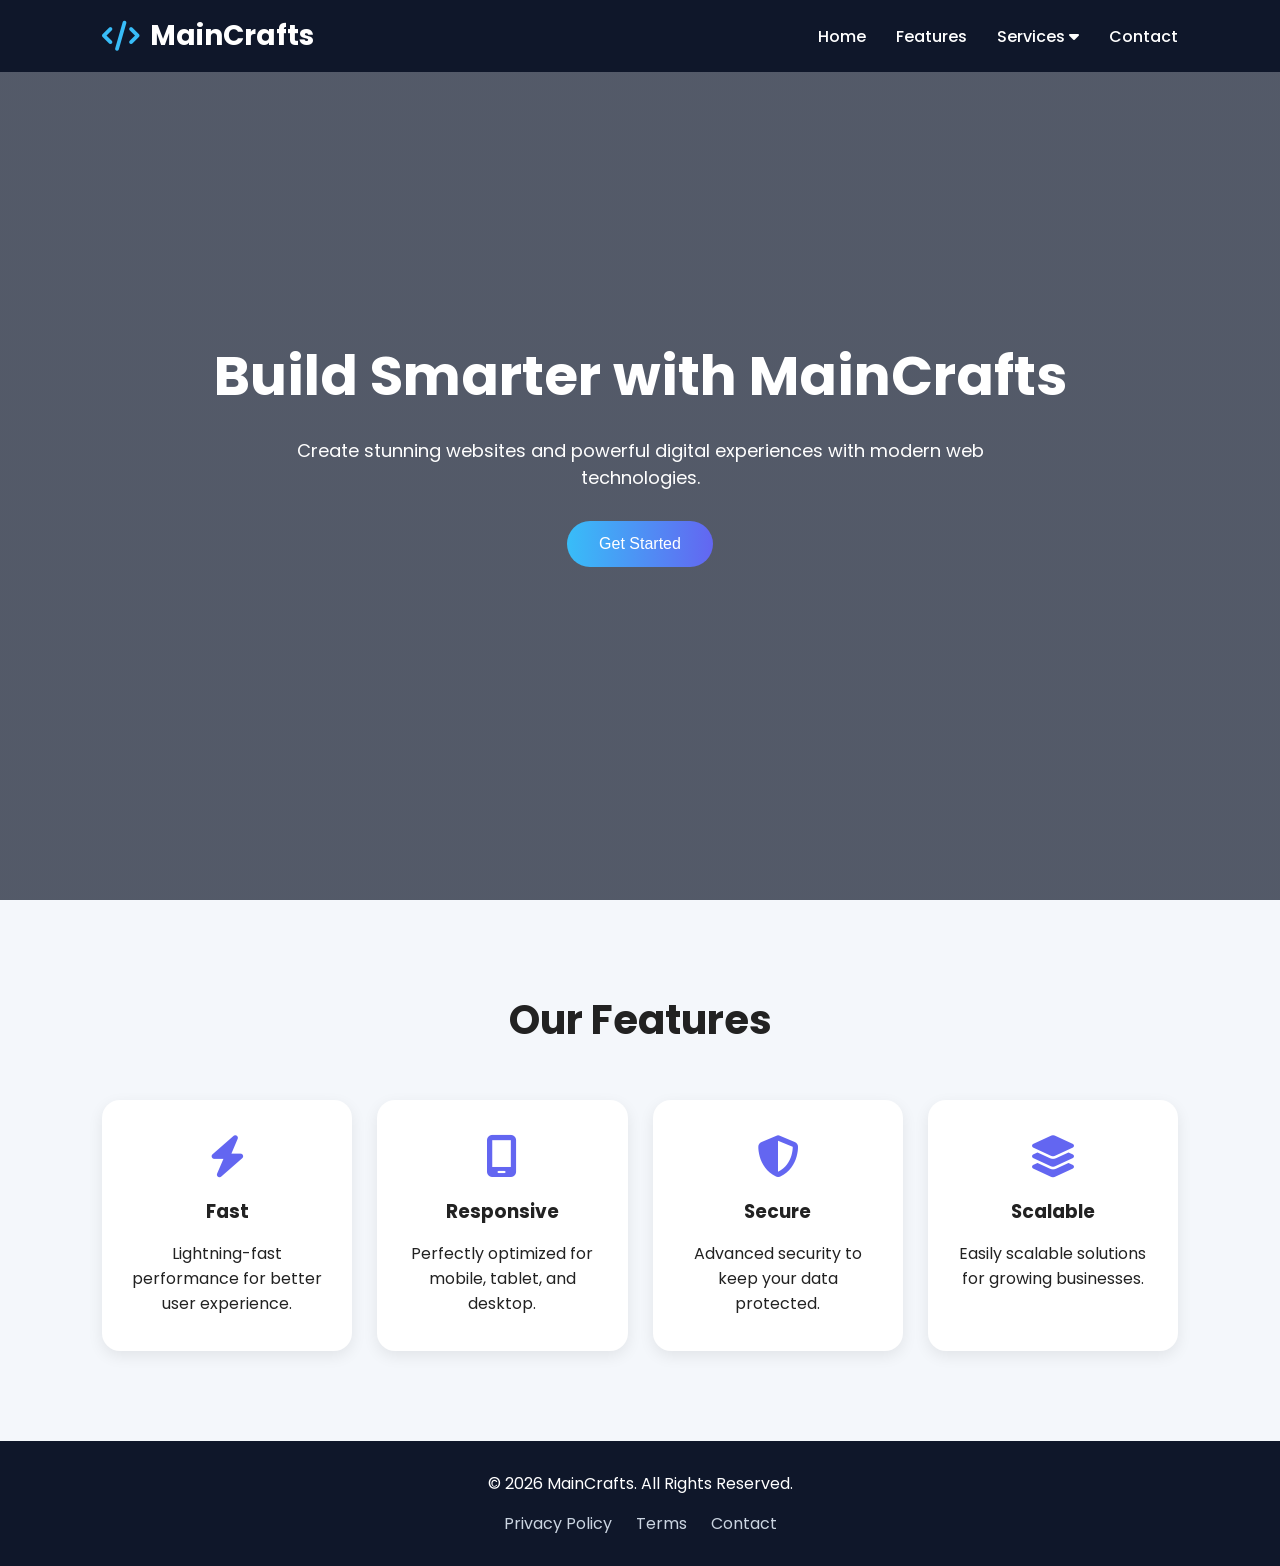
==== index.html @ af2274a4 "Add files via upload" ====
<!DOCTYPE html>
<html lang="en">
<head>
  <meta charset="UTF-8" />
  <meta name="viewport" content="width=device-width, initial-scale=1.0"/>
  <title>MainCrafts Landing Page</title>

  <!-- Google Fonts -->
  <link rel="preconnect" href="https://fonts.googleapis.com">
  <link href="https://fonts.googleapis.com/css2?family=Poppins:wght@300;400;500;600;700&display=swap" rel="stylesheet">

  <!-- Font Awesome -->
  <link rel="stylesheet"
  href="https://cdnjs.cloudflare.com/ajax/libs/font-awesome/6.5.1/css/all.min.css"/>

  <!-- CSS -->
  <link rel="stylesheet" href="style.css">
</head>
<body>

  <!-- HEADER -->
  <header class="header">
    <nav class="navbar">

      <!-- LOGO -->
      <div class="logo">
        <i class="fa-solid fa-code"></i>
        MainCrafts
      </div>

      <!-- NAVIGATION -->
      <ul class="nav-links">
        <li><a href="#">Home</a></li>
        <li><a href="#">Features</a></li>

        <!-- DROPDOWN -->
        <li class="dropdown">
          <a href="#">
            Services
            <i class="fa-solid fa-caret-down"></i>
          </a>

          <ul class="dropdown-menu">
            <li><a href="#">Web Design</a></li>
            <li><a href="#">Development</a></li>
            <li><a href="#">SEO</a></li>
          </ul>
        </li>

        <li><a href="#">Contact</a></li>
      </ul>

      <!-- MOBILE MENU BUTTON -->
      <div class="menu-btn" id="menu-btn">
        <i class="fa-solid fa-bars"></i>
      </div>

    </nav>
  </header>

  <!-- HERO SECTION -->
  <section class="hero">

    <div class="hero-content">
      <h1>Build Smarter with MainCrafts</h1>

      <p>
        Create stunning websites and powerful digital experiences
        with modern web technologies.
      </p>

      <button class="btn">Get Started</button>
    </div>

  </section>

  <!-- FEATURES SECTION -->
  <section class="features">

    <h2>Our Features</h2>

    <div class="feature-container">

      <!-- CARD 1 -->
      <div class="card">
        <i class="fa-solid fa-bolt"></i>
        <h3>Fast</h3>
        <p>
          Lightning-fast performance for better user experience.
        </p>
      </div>

      <!-- CARD 2 -->
      <div class="card">
        <i class="fa-solid fa-mobile-screen"></i>
        <h3>Responsive</h3>
        <p>
          Perfectly optimized for mobile, tablet, and desktop.
        </p>
      </div>

      <!-- CARD 3 -->
      <div class="card">
        <i class="fa-solid fa-shield-halved"></i>
        <h3>Secure</h3>
        <p>
          Advanced security to keep your data protected.
        </p>
      </div>

      <!-- CARD 4 -->
      <div class="card">
        <i class="fa-solid fa-layer-group"></i>
        <h3>Scalable</h3>
        <p>
          Easily scalable solutions for growing businesses.
        </p>
      </div>

    </div>

  </section>

  <!-- FOOTER -->
  <footer class="footer">

    <p>© 2026 MainCrafts. All Rights Reserved.</p>

    <div class="footer-links">
      <a href="#">Privacy Policy</a>
      <a href="#">Terms</a>
      <a href="#">Contact</a>
    </div>

  </footer>

  <!-- JAVASCRIPT -->
  <script src="script.js"></script>

</body>
</html>
---- style.css ----
/* RESET */

*{
  margin:0;
  padding:0;
  box-sizing:border-box;
}

body{
  font-family:'Poppins',sans-serif;
  background:#f4f7fb;
  color:#222;
}

/* HEADER */

.header{
  width:100%;
  background:#0f172a;
  padding:15px 8%;
  position:fixed;
  top:0;
  z-index:1000;
}

/* NAVBAR */

.navbar{
  display:flex;
  justify-content:space-between;
  align-items:center;
}

/* LOGO */

.logo{
  color:#fff;
  font-size:28px;
  font-weight:700;
  display:flex;
  align-items:center;
  gap:10px;
}

.logo i{
  color:#38bdf8;
  font-size:30px;
}

/* NAV LINKS */

.nav-links{
  display:flex;
  list-style:none;
  gap:30px;
}

.nav-links li{
  position:relative;
}

.nav-links a{
  text-decoration:none;
  color:#fff;
  font-weight:500;
  transition:0.3s;
}

.nav-links a:hover{
  color:#38bdf8;
}

/* DROPDOWN */

.dropdown-menu{
  display:none;
  position:absolute;
  top:35px;
  left:0;
  background:#1e293b;
  min-width:170px;
  border-radius:8px;
  overflow:hidden;
}

.dropdown-menu li{
  padding:12px;
}

.dropdown:hover .dropdown-menu{
  display:block;
}

.dropdown-menu a{
  color:#fff;
}

/* HERO SECTION */

.hero{
  height:100vh;

  background:
  linear-gradient(
    rgba(15,23,42,0.7),
    rgba(15,23,42,0.7)
  ),
  url('https://images.unsplash.com/photo-1498050108023-c5249f4df085?q=80&w=1200')
  center/cover no-repeat;

  display:flex;
  justify-content:center;
  align-items:center;
  text-align:center;
  color:#fff;
  padding:20px;
}

/* HERO CONTENT */

.hero-content h1{
  font-size:55px;
  margin-bottom:20px;
}

.hero-content p{
  font-size:18px;
  max-width:700px;
  margin:auto;
  margin-bottom:30px;
}

/* BUTTON */

.btn{
  padding:14px 32px;
  border:none;
  border-radius:50px;

  background:
  linear-gradient(
    to right,
    #38bdf8,
    #6366f1
  );

  color:#fff;
  font-size:16px;
  cursor:pointer;
  transition:0.3s;
}

.btn:hover{
  transform:translateY(-3px);
  opacity:0.9;
}

/* FEATURES */

.features{
  padding:90px 8%;
  text-align:center;
}

.features h2{
  font-size:40px;
  margin-bottom:50px;
}

/* FEATURE GRID */

.feature-container{
  display:grid;

  grid-template-columns:
  repeat(auto-fit,minmax(250px,1fr));

  gap:25px;
}

/* FEATURE CARD */

.card{
  background:#fff;
  padding:35px 25px;
  border-radius:18px;
  transition:0.3s;

  box-shadow:
  0 5px 15px rgba(0,0,0,0.08);
}

.card:hover{
  transform:translateY(-8px);
}

.card i{
  font-size:42px;
  margin-bottom:20px;
  color:#6366f1;
}

.card h3{
  margin-bottom:15px;
}

/* FOOTER */

.footer{
  background:#0f172a;
  color:#fff;
  text-align:center;
  padding:30px 20px;
}

.footer-links{
  margin-top:15px;
}

.footer-links a{
  color:#cbd5e1;
  text-decoration:none;
  margin:0 10px;
  transition:0.3s;
}

.footer-links a:hover{
  color:#38bdf8;
}

/* MOBILE MENU */

.menu-btn{
  display:none;
  color:#fff;
  font-size:24px;
  cursor:pointer;
}

/* RESPONSIVE */

@media(max-width:768px){

  .menu-btn{
    display:block;
  }

  .nav-links{
    position:absolute;
    top:70px;
    right:-100%;

    background:#0f172a;

    width:220px;

    flex-direction:column;

    padding:20px;

    transition:0.3s;
  }

  .nav-links.active{
    right:0;
  }

  .hero-content h1{
    font-size:38px;
  }

  .hero-content p{
    font-size:16px;
  }
}
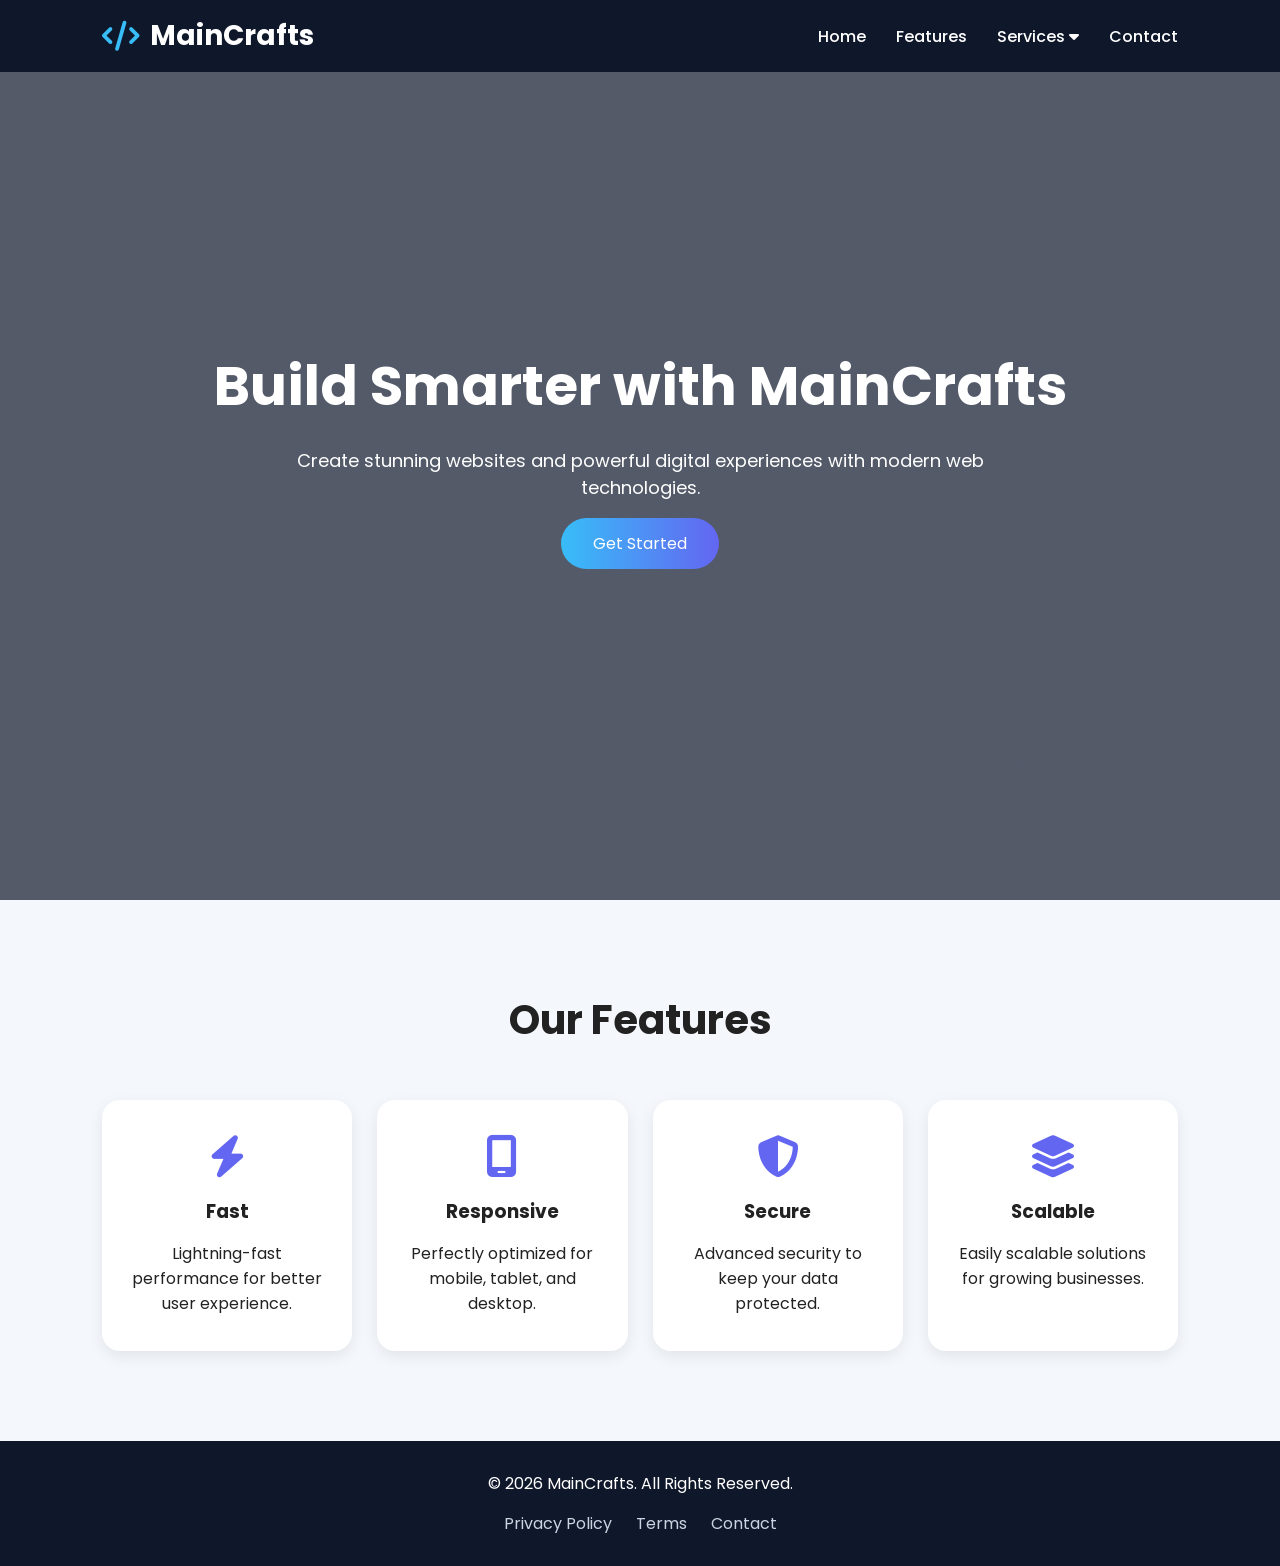
==== commit a6b9f428: "Add files via upload" ====
--- a/index.html
+++ b/index.html
@@ -47,7 +47,7 @@
           </ul>
         </li>
 
-        <li><a href="#">Contact</a></li>
+        <li><a href="contact.html">Contact</a></li>
       </ul>
 
       <!-- MOBILE MENU BUTTON -->
@@ -69,7 +69,7 @@
         with modern web technologies.
       </p>
 
-      <button class="btn">Get Started</button>
+      <a href="about.html" class="btn">Get Started</a>
     </div>
 
   </section>
@@ -129,7 +129,7 @@
     <div class="footer-links">
       <a href="#">Privacy Policy</a>
       <a href="#">Terms</a>
-      <a href="#">Contact</a>
+      <a href="contact.html">Contact</a>
     </div>
 
   </footer>
--- a/style.css
+++ b/style.css
@@ -148,6 +148,7 @@
   font-size:16px;
   cursor:pointer;
   transition:0.3s;
+  text-decoration:none;
 }
 
 .btn:hover{
@@ -272,4 +273,88 @@
   .hero-content p{
     font-size:16px;
   }
+}
+
+.page-banner{
+  padding:140px 20px 80px;
+  text-align:center;
+  background:
+  linear-gradient(
+    rgba(15,23,42,0.8),
+    rgba(15,23,42,0.8)
+  );
+  color:#fff;
+}
+
+.page-banner h1{
+  font-size:48px;
+  margin-bottom:15px;
+}
+
+.page-banner p{
+  font-size:18px;
+}
+
+/* ABOUT SECTION */
+
+.about-section{
+  padding:80px 8%;
+}
+
+.about-section h2{
+  margin-bottom:15px;
+  color:#0f172a;
+}
+
+.about-section p{
+  margin-bottom:30px;
+  line-height:1.8;
+}
+
+/* CONTACT FORM */
+
+.contact-form{
+  display:flex;
+  flex-direction:column;
+  gap:15px;
+
+  max-width:600px;
+  margin:40px auto;
+}
+
+.contact-form input,
+.contact-form textarea{
+
+  padding:14px;
+
+  border:1px solid #d1d5db;
+
+  border-radius:10px;
+
+  font-family:'Poppins',sans-serif;
+
+  font-size:16px;
+}
+
+.contact-form textarea{
+  height:150px;
+  resize:none;
+}
+
+.contact-form button{
+  align-self:center;
+}
+
+/* RESPONSIVE */
+
+@media(max-width:768px){
+
+  .page-banner h1{
+    font-size:34px;
+  }
+
+  .page-banner p{
+    font-size:16px;
+  }
+
 }
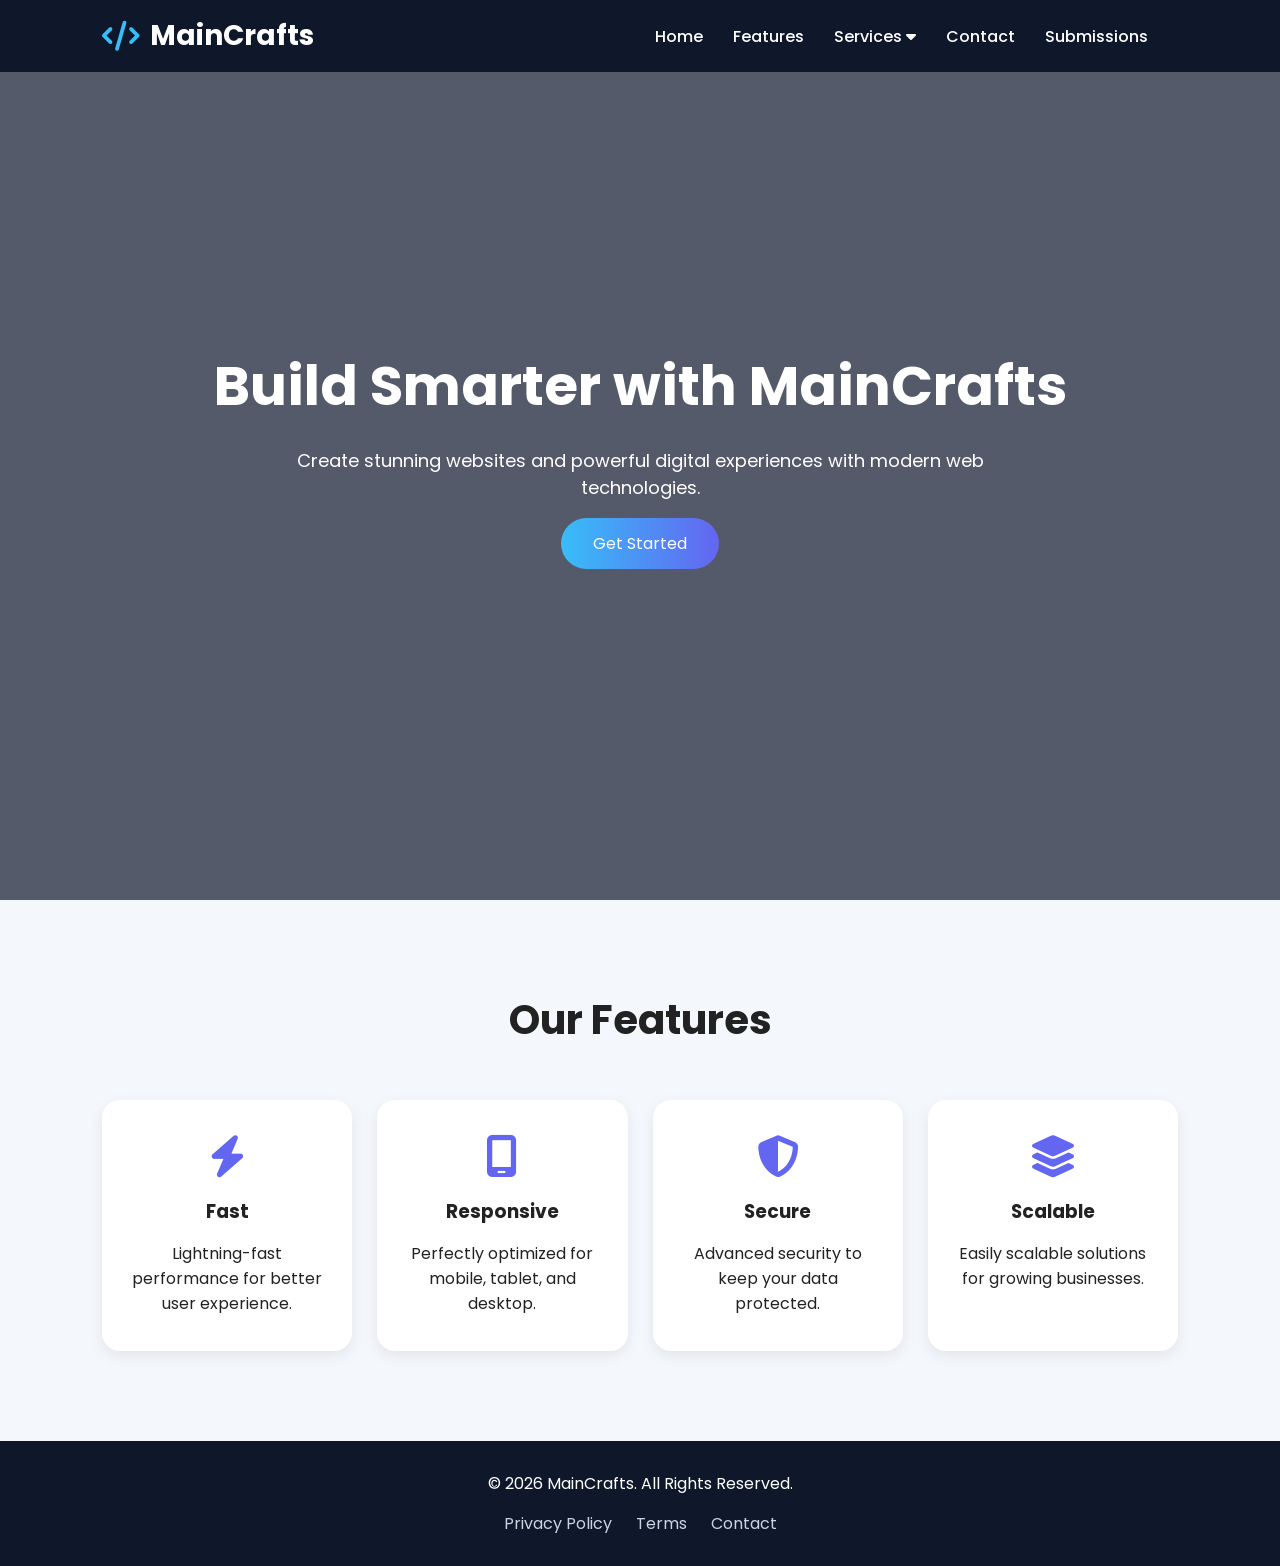
==== commit 65ca4568: "Add files via upload" ====
--- a/index.html
+++ b/index.html
@@ -48,6 +48,7 @@
         </li>
 
         <li><a href="contact.html">Contact</a></li>
+        <li><a href="submission.html">Submissions</a><li>
       </ul>
 
       <!-- MOBILE MENU BUTTON -->
--- a/style.css
+++ b/style.css
@@ -357,4 +357,22 @@
     font-size:16px;
   }
 
+}
+
+#submissionList{
+  margin-top:30px;
+}
+
+#submissionList .card{
+  text-align:left;
+}
+
+#submissionList h3{
+  color:#0f172a;
+  margin-bottom:10px;
+}
+
+#submissionList p{
+  margin-bottom:8px;
+  line-height:1.6;
 }
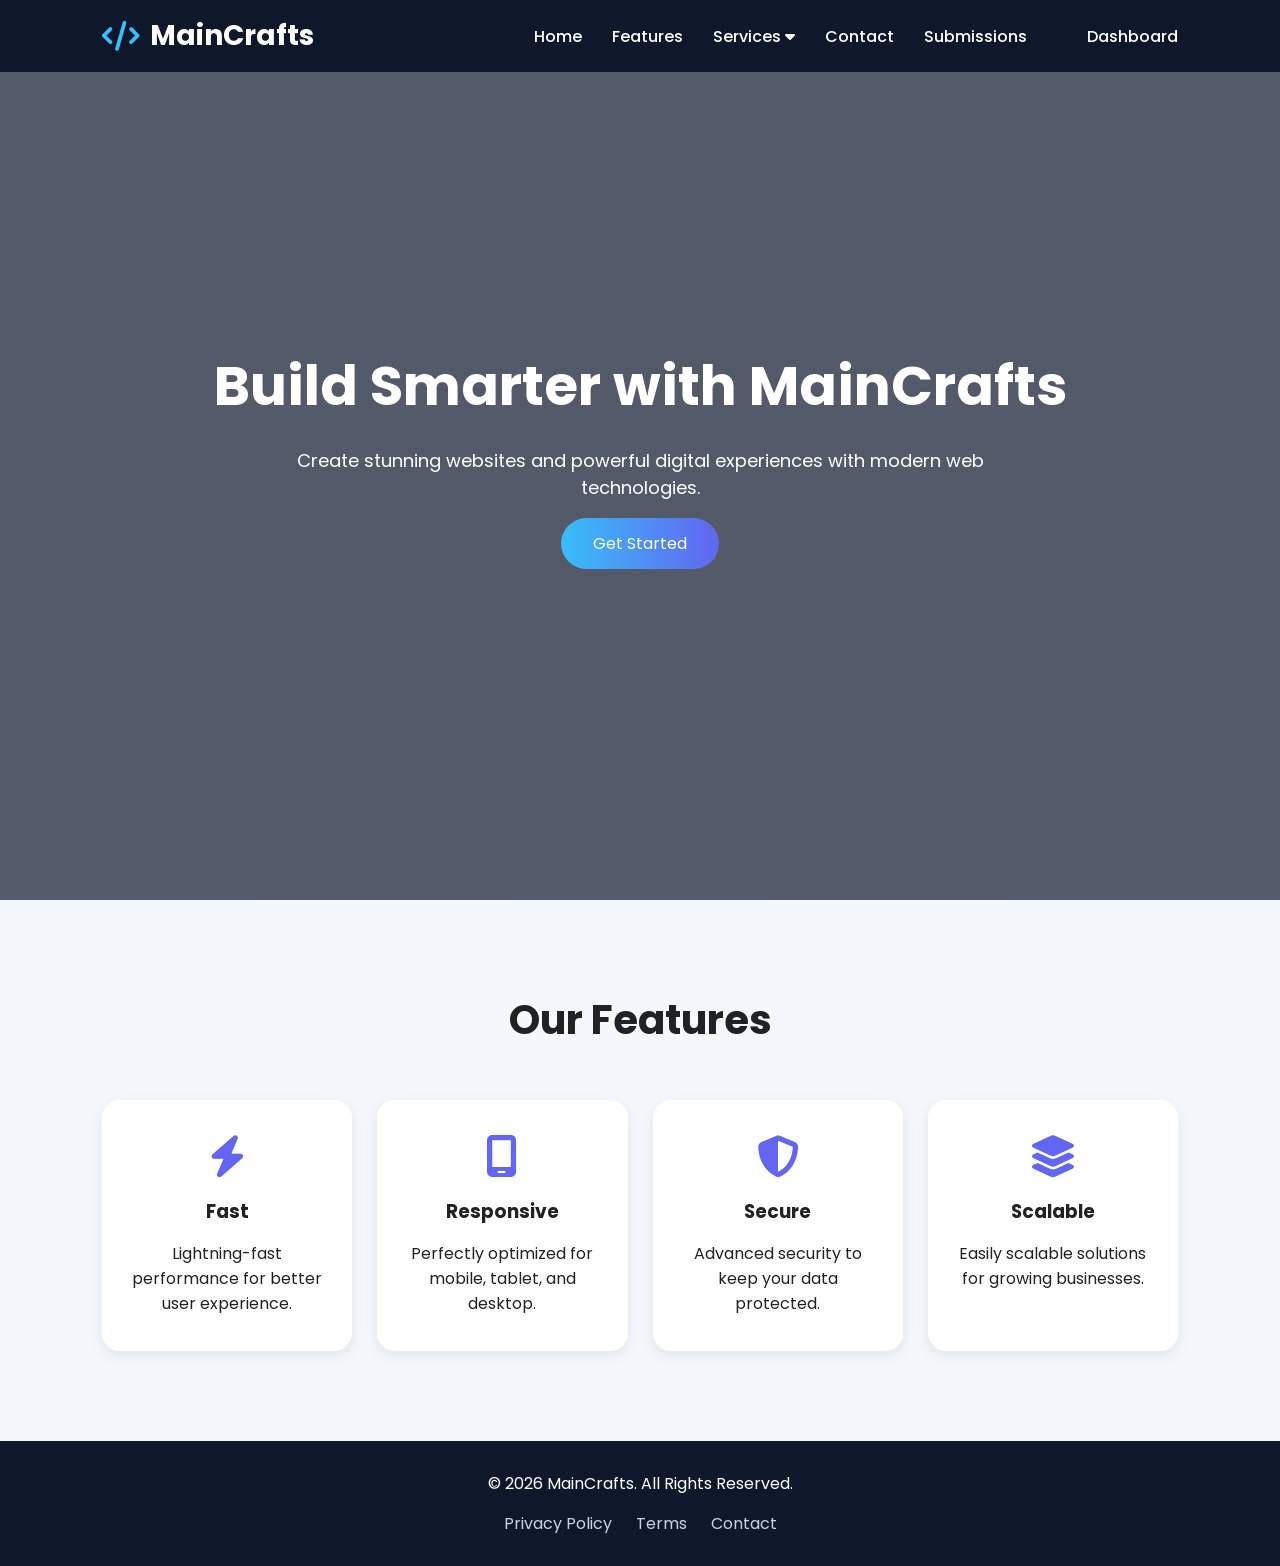
==== commit cdf73b69: "Add files via upload" ====
--- a/index.html
+++ b/index.html
@@ -49,6 +49,7 @@
 
         <li><a href="contact.html">Contact</a></li>
         <li><a href="submission.html">Submissions</a><li>
+        <li><a href="dashboard.html">Dashboard</a></li>
       </ul>
 
       <!-- MOBILE MENU BUTTON -->
--- a/style.css
+++ b/style.css
@@ -375,4 +375,159 @@
 #submissionList p{
   margin-bottom:8px;
   line-height:1.6;
+}
+/* MOBILE VIEW FOR SUBMISSIONS PAGE */
+
+@media(max-width:768px){
+
+  #submissionList{
+    grid-template-columns:1fr;
+  }
+
+  #submissionList .card{
+    padding:20px;
+  }
+
+  #submissionList h3{
+    font-size:20px;
+  }
+
+}
+/* ==========================
+   TASK MANAGER DASHBOARD
+========================== */
+
+.dashboard{
+  width:90%;
+  max-width:900px;
+  margin:120px auto 40px;
+}
+
+.task-form{
+  display:flex;
+  gap:10px;
+  margin-bottom:20px;
+}
+
+.task-form input{
+  flex:1;
+  padding:12px;
+  border:1px solid #ccc;
+  border-radius:8px;
+}
+
+.task-form button{
+  padding:12px 20px;
+  border:none;
+  border-radius:8px;
+  background:#6366f1;
+  color:white;
+  cursor:pointer;
+}
+
+.search-box input{
+  width:100%;
+  padding:12px;
+  border:1px solid #ccc;
+  border-radius:8px;
+  margin-bottom:20px;
+}
+
+.task-list{
+  display:flex;
+  flex-direction:column;
+  gap:15px;
+}
+
+.task-card{
+  background:white;
+  padding:15px 20px;
+  border-radius:10px;
+  box-shadow:0 4px 10px rgba(0,0,0,0.08);
+
+  display:flex;
+  justify-content:space-between;
+  align-items:center;
+}
+
+.task-card:hover{
+  transform:translateY(-2px);
+  transition:0.3s;
+}
+
+.task-actions{
+  display:flex;
+  gap:10px;
+}
+
+.edit-btn,
+.delete-btn,
+.complete-btn{
+  border:none;
+  padding:8px 14px;
+  border-radius:6px;
+  cursor:pointer;
+}
+
+.edit-btn{
+  background:#38bdf8;
+  color:white;
+}
+
+.delete-btn{
+  background:#ef4444;
+  color:white;
+}
+
+.complete-btn{
+  background:#22c55e;
+  color:white;
+}
+
+.completed span{
+  text-decoration:line-through;
+  color:gray;
+}
+
+.stats{
+  display:grid;
+  grid-template-columns:repeat(2,1fr);
+  gap:20px;
+  margin-bottom:25px;
+}
+
+.stat-card{
+  background:white;
+  padding:20px;
+  text-align:center;
+  border-radius:10px;
+  box-shadow:0 4px 10px rgba(0,0,0,0.08);
+}
+
+.stat-card h3{
+  margin-bottom:10px;
+}
+
+.stat-card p{
+  font-size:28px;
+  font-weight:700;
+  color:#6366f1;
+}
+
+@media(max-width:768px){
+
+  .task-form{
+    flex-direction:column;
+  }
+
+  .task-card{
+    flex-direction:column;
+    gap:15px;
+    text-align:center;
+  }
+
+  .stats{
+    grid-template-columns:1fr;
+  }
+
 }
